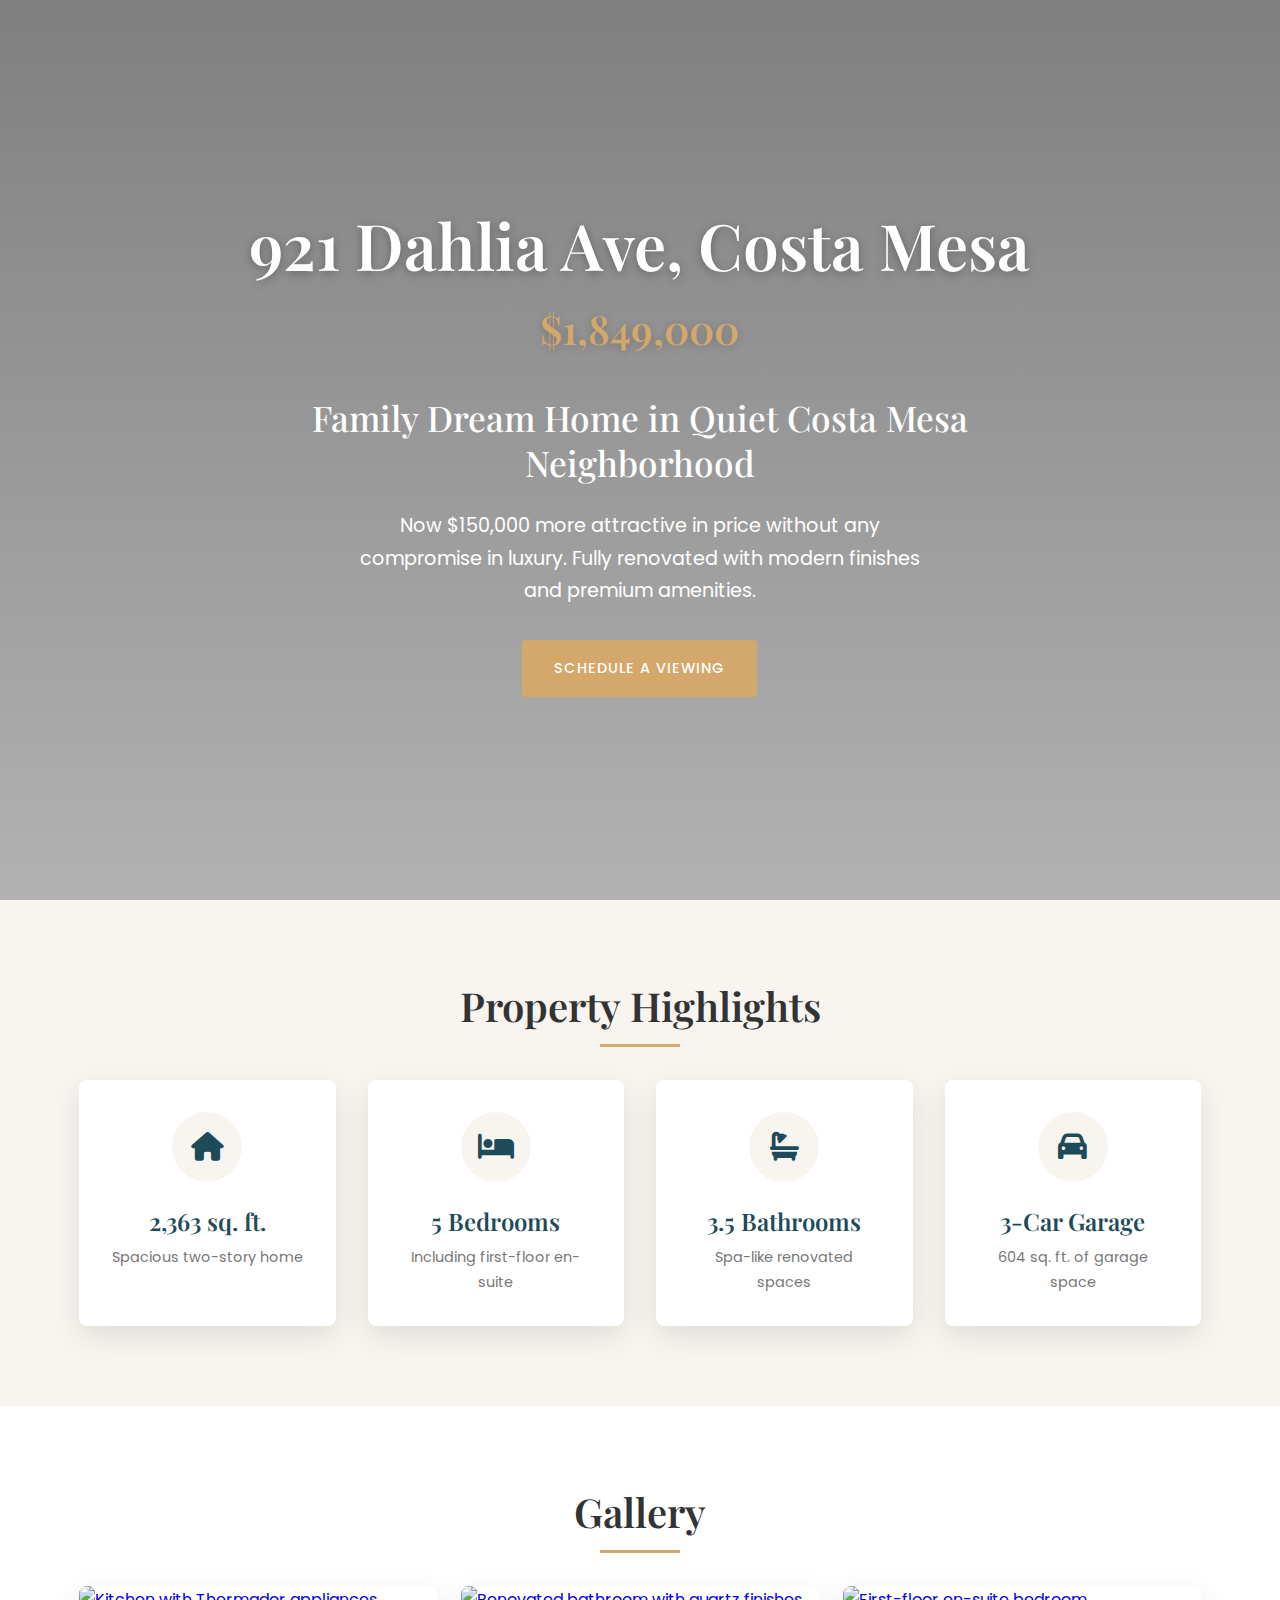
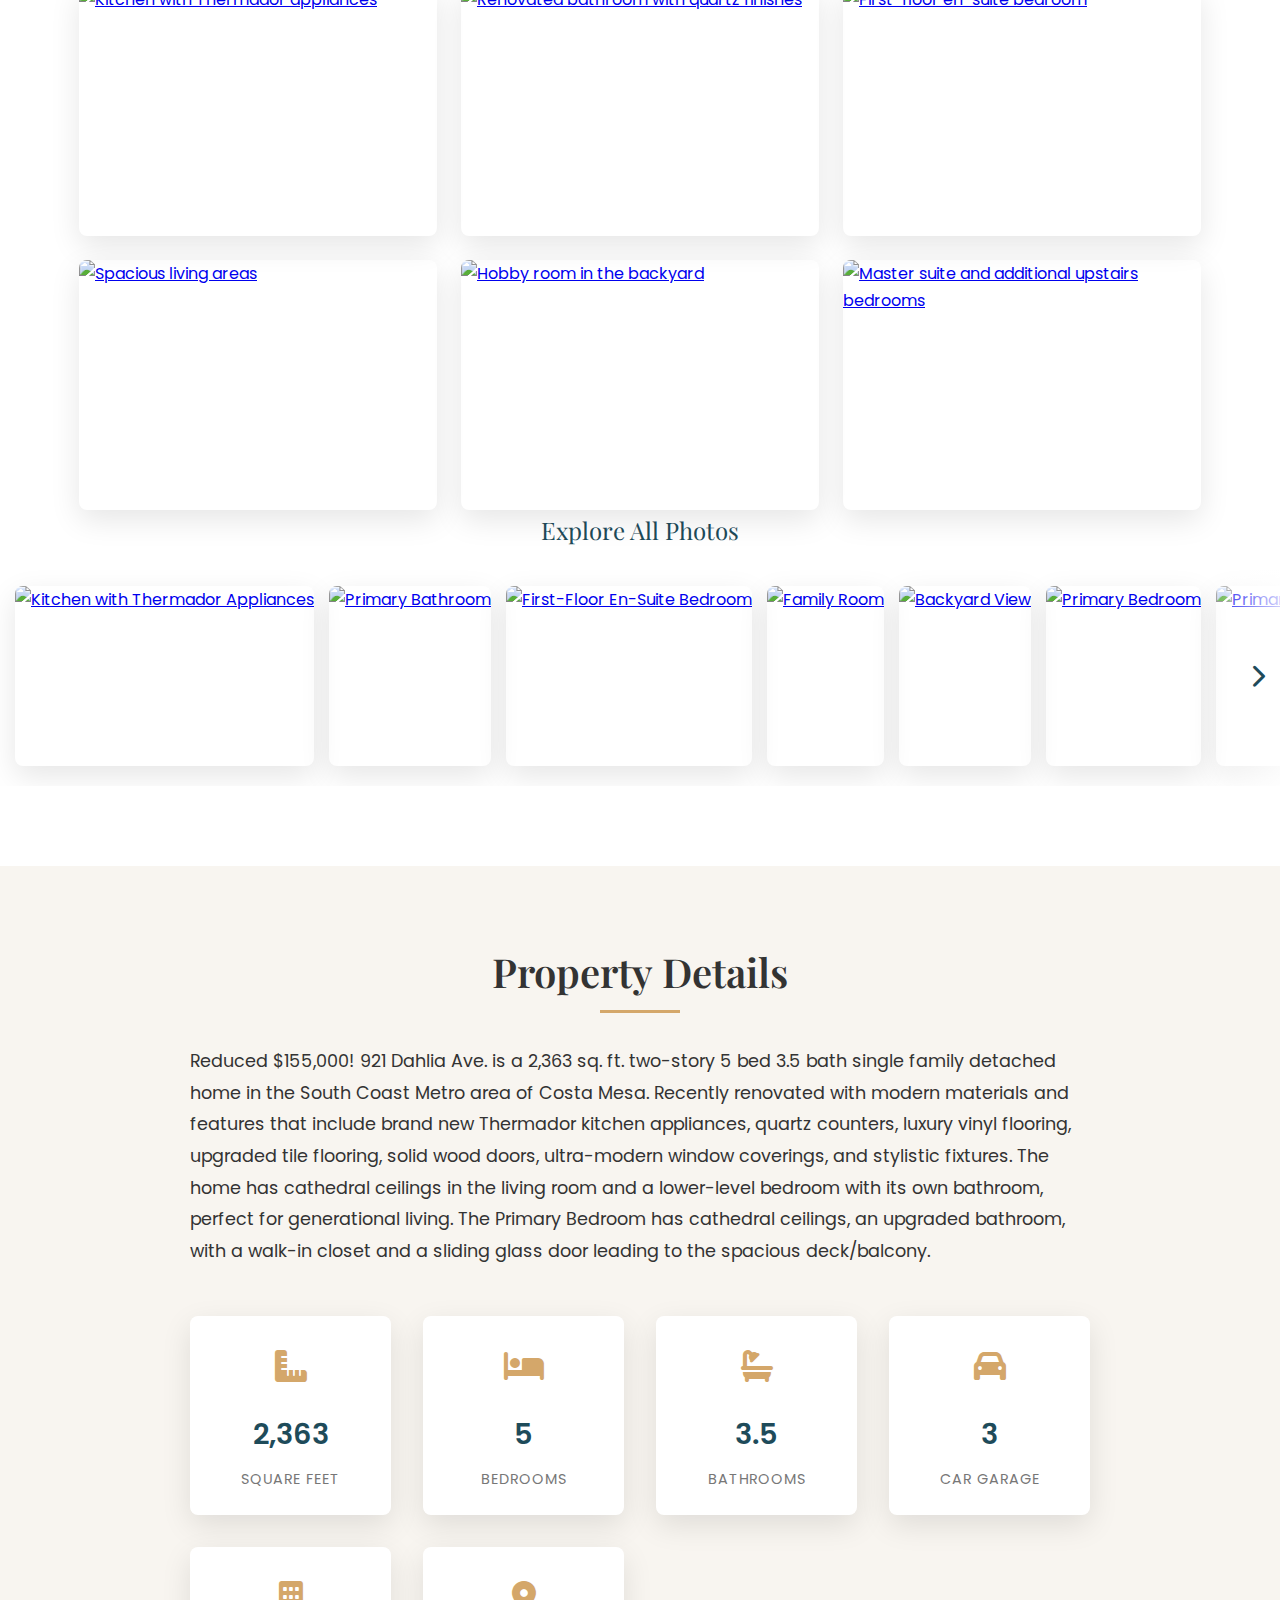
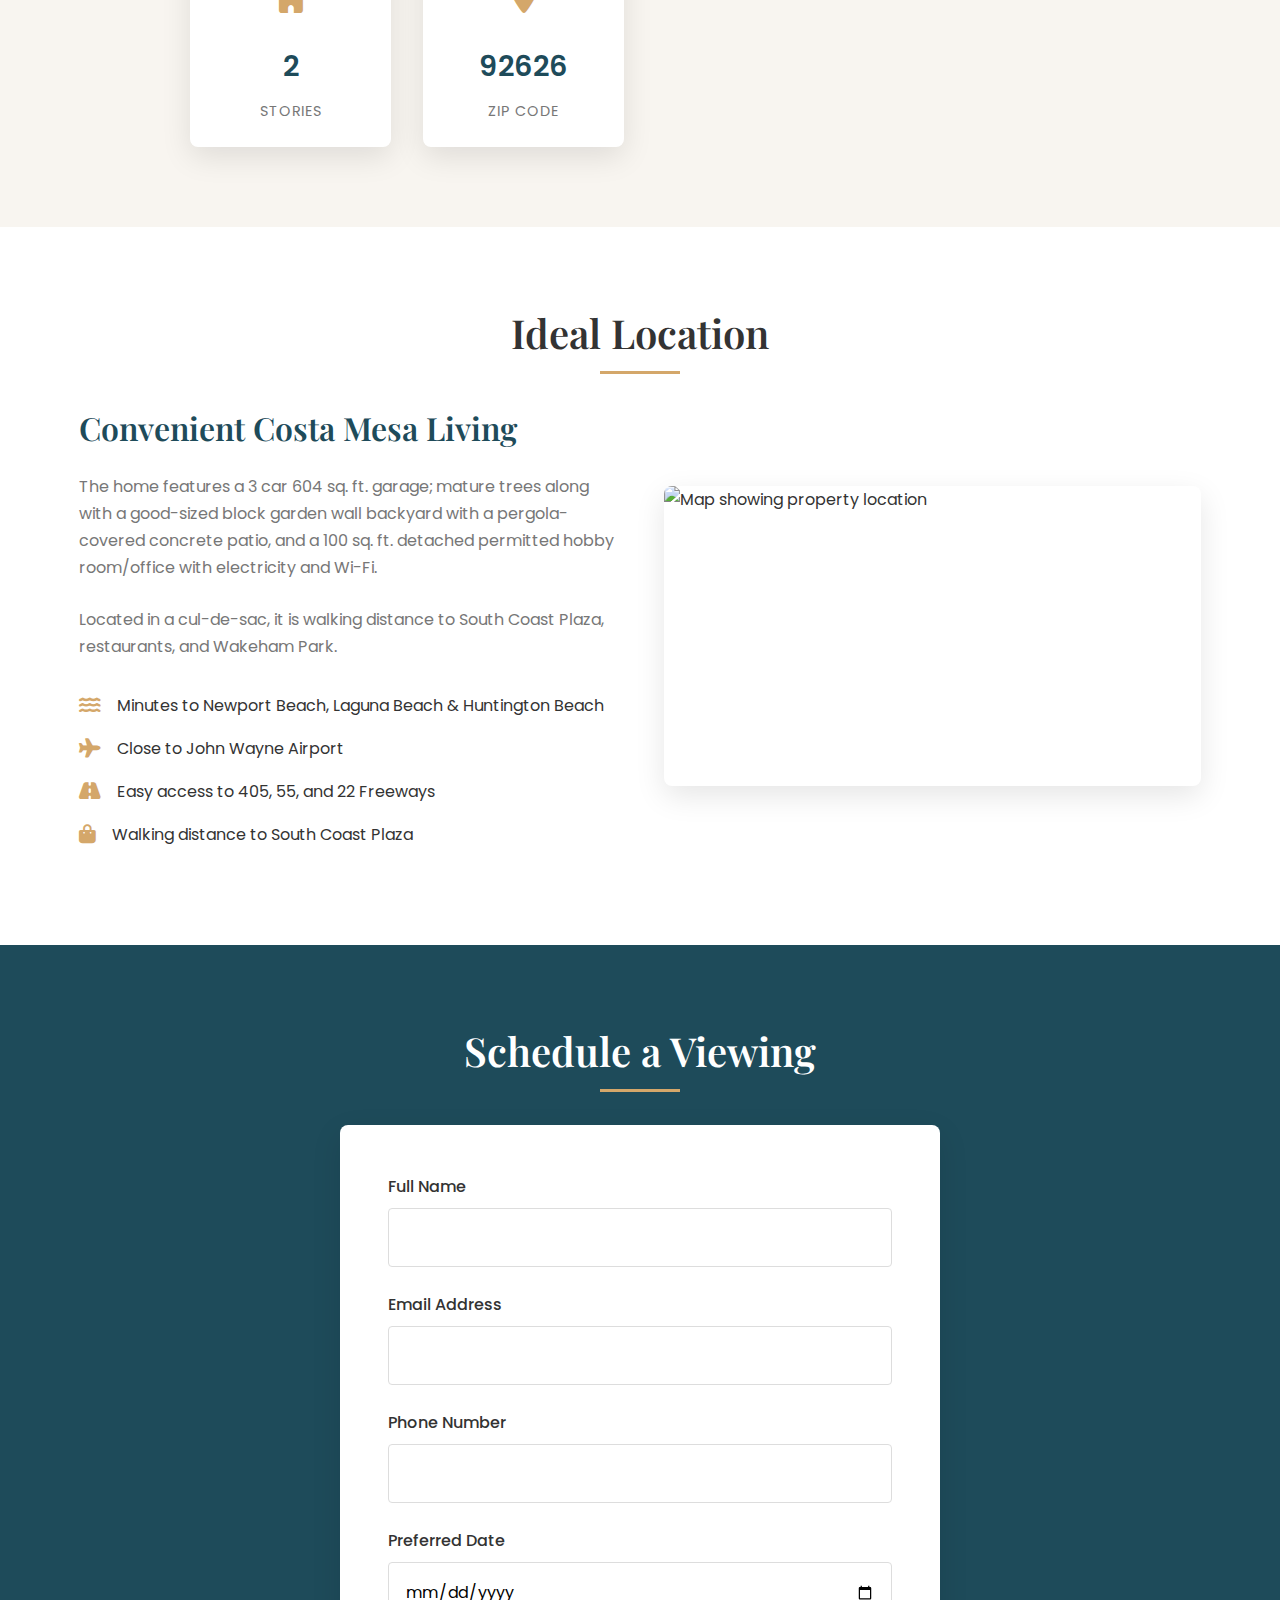
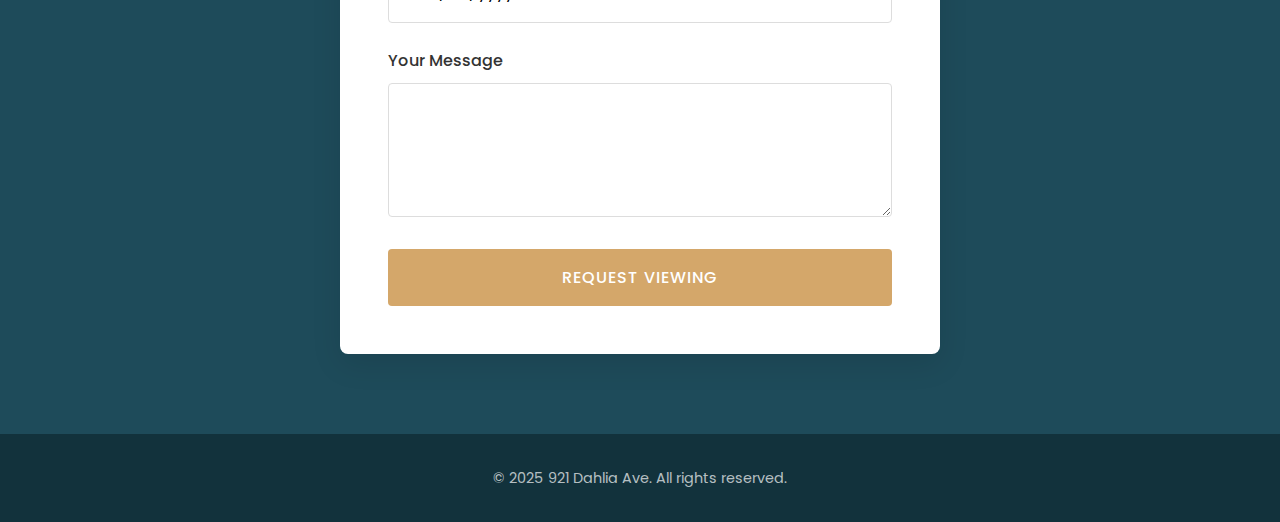
==== index.html @ 04f04bba "Add files via upload" ====
<!DOCTYPE html>
<html lang="en">
<head>
  <meta charset="UTF-8">
  <meta name="viewport" content="width=device-width, initial-scale=1.0">
  <title>921 Dahlia Ave, Costa Mesa, CA - $1,849,000</title>
  <!-- Import Fonts -->
  <link rel="preconnect" href="https://fonts.googleapis.com">
  <link rel="preconnect" href="https://fonts.gstatic.com" crossorigin>
  <link href="https://fonts.googleapis.com/css2?family=Playfair+Display:wght@400;500;600;700&family=Poppins:wght@300;400;500;600&display=swap" rel="stylesheet">
  <!-- Font Awesome for icons -->
  <link rel="stylesheet" href="https://cdnjs.cloudflare.com/ajax/libs/font-awesome/6.4.0/css/all.min.css">
  <!-- Lightbox2 CSS via CDN -->
  <link rel="stylesheet" href="https://cdnjs.cloudflare.com/ajax/libs/lightbox2/2.11.3/css/lightbox.min.css" />
  <!-- Our custom styles -->
  <link rel="stylesheet" href="styles.css">
  <style>
    .image-scroll-container {
      width: 100%;
      overflow-x: auto;
      white-space: nowrap;
      padding: 20px 0;
      -webkit-overflow-scrolling: touch; /* Smooth scrolling on iOS */
      scrollbar-width: thin;
      scrollbar-color: var(--accent-color) #f1f1f1;
      position: relative;
    }
    
    .image-scroll-container::-webkit-scrollbar {
      height: 8px;
    }
    
    .image-scroll-container::-webkit-scrollbar-track {
      background: #f1f1f1;
      border-radius: 10px;
    }
    
    .image-scroll-container::-webkit-scrollbar-thumb {
      background: var(--accent-color);
      border-radius: 10px;
    }
    
    .image-scroll-container::-webkit-scrollbar-thumb:hover {
      background: #c29355;
    }
    
    .image-scroll-content {
      display: inline-flex;
      gap: 15px;
      padding: 0 15px;
    }
    
    .scroll-item {
      height: 180px;
      border-radius: var(--border-radius);
      overflow: hidden;
      box-shadow: var(--shadow);
      transition: var(--transition);
      flex: 0 0 auto;
    }
    
    .scroll-item:hover {
      transform: translateY(-5px);
    }
    
    .scroll-item img {
      height: 100%;
      width: auto;
      object-fit: cover;
      transition: var(--transition);
    }
    
    .scroll-item:hover img {
      transform: scale(1.05);
    }
    
    .scroll-hint {
      position: absolute;
      right: 0;
      top: 0;
      height: 100%;
      width: 80px;
      background: linear-gradient(to right, transparent, rgba(255, 255, 255, 0.8));
      pointer-events: none;
      display: flex;
      align-items: center;
      justify-content: flex-end;
      padding-right: 15px;
    }
    
    .scroll-hint i {
      color: var(--primary-color);
      font-size: 1.5rem;
      animation: bounceRight 1.5s infinite;
    }
    
    @keyframes bounceRight {
      0%, 100% { transform: translateX(0); }
      50% { transform: translateX(10px); }
    }
    
    .scroll-title {
      font-family: 'Playfair Display', serif;
      font-size: 1.5rem;
      color: var(--primary-color);
      margin-bottom: 15px;
      text-align: center;
    }
  </style>  
</head>
<body>

  <!-- Hero Section -->
  <header>
    <div class="hero-image">
      <img src="images/sunset.jpg" alt="921 Dahlia Ave, Costa Mesa">
    </div>
    <div class="hero-overlay">
      <div class="container">
        <div class="header-top">
          <h1>921 Dahlia Ave, Costa Mesa</h1>
          <p class="property-price">$1,849,000</p>
        </div>
        <div class="header-content">
          <h2>Family Dream Home in Quiet Costa Mesa Neighborhood</h2>
          <p>Now $150,000 more attractive in price without any compromise in luxury. Fully renovated with modern finishes and premium amenities.</p>
          <a href="#contact" class="btn">Schedule a Viewing</a>
        </div>
      </div>
    </div>
  </header>

  <!-- Feature Cards Section -->
  <section class="feature-cards">
    <div class="container">
      <h2 class="section-title">Property Highlights</h2>
      <div class="features-grid">
        <div class="feature-card">
          <div class="feature-icon">
            <i class="fas fa-home"></i>
          </div>
          <h3 class="feature-title">2,363 sq. ft.</h3>
          <p class="feature-text">Spacious two-story home</p>
        </div>
        <div class="feature-card">
          <div class="feature-icon">
            <i class="fas fa-bed"></i>
          </div>
          <h3 class="feature-title">5 Bedrooms</h3>
          <p class="feature-text">Including first-floor en-suite</p>
        </div>
        <div class="feature-card">
          <div class="feature-icon">
            <i class="fas fa-bath"></i>
          </div>
          <h3 class="feature-title">3.5 Bathrooms</h3>
          <p class="feature-text">Spa-like renovated spaces</p>
        </div>
        <div class="feature-card">
          <div class="feature-icon">
            <i class="fas fa-car"></i>
          </div>
          <h3 class="feature-title">3-Car Garage</h3>
          <p class="feature-text">604 sq. ft. of garage space</p>
        </div>
      </div>
    </div>
  </section>

  <!-- Gallery Section -->
  <section class="gallery">
    <div class="container">
      <h2 class="section-title">Gallery</h2>
      <div class="gallery-grid">
        <a href="images/kitchen.jpg" data-lightbox="property-gallery" data-title="Kitchen with Thermador appliances" class="gallery-item">
          <img src="images/kitchen.jpg" alt="Kitchen with Thermador appliances">
        </a>
        <a href="images/Primary Bath3.jpg" data-lightbox="property-gallery" data-title="Renovated bathroom with quartz finishes" class="gallery-item">
          <img src="images/Primary Bath3.jpg" alt="Renovated bathroom with quartz finishes">
        </a>
        <a href="images/Downstairs Bed1.jpg" data-lightbox="property-gallery" data-title="First-floor en-suite bedroom" class="gallery-item">
          <img src="images/Downstairs Bed1.jpg" alt="First-floor en-suite bedroom">
        </a>
        <a href="images/Family Room2.jpg" data-lightbox="property-gallery" data-title="Spacious living areas" class="gallery-item">
          <img src="images/Family Room2.jpg" alt="Spacious living areas">
        </a>
        <a href="images/Backyard5.jpg" data-lightbox="property-gallery" data-title="Hobby room in the backyard" class="gallery-item">
          <img src="images/Backyard5.jpg" alt="Hobby room in the backyard">
        </a>
        <a href="images/Primary Bed2.jpg" data-lightbox="property-gallery" data-title="Master suite and additional upstairs bedrooms" class="gallery-item">
          <img src="images/Primary Bed2.jpg" alt="Master suite and additional upstairs bedrooms">
        </a>
      </div>
    </div>
    <div class="scroll-title">Explore All Photos</div>
    <div class="image-scroll-container">
      <div class="image-scroll-content">
        <!-- Main Gallery Images -->
        <a href="images/kitchen.jpg" data-lightbox="all-property-images" data-title="Kitchen with Thermador Appliances" class="scroll-item">
          <img src="images/kitchen.jpg" alt="Kitchen with Thermador Appliances">
        </a>
        <a href="images/Primary Bath3.jpg" data-lightbox="all-property-images" data-title="Primary Bathroom" class="scroll-item">
          <img src="images/Primary Bath3.jpg" alt="Primary Bathroom">
        </a>
        <a href="images/Downstairs Bed1.jpg" data-lightbox="all-property-images" data-title="First-Floor En-Suite Bedroom" class="scroll-item">
          <img src="images/Downstairs Bed1.jpg" alt="First-Floor En-Suite Bedroom">
        </a>
        <a href="images/Family Room2.jpg" data-lightbox="all-property-images" data-title="Family Room" class="scroll-item">
          <img src="images/Family Room2.jpg" alt="Family Room">
        </a>
        <a href="images/backyard5.jpg" data-lightbox="all-property-images" data-title="Backyard View" class="scroll-item">
          <img src="images/backyard5.jpg" alt="Backyard View">
        </a>
        <a href="images/Primary Bed2.jpg" data-lightbox="all-property-images" data-title="Primary Bedroom" class="scroll-item">
          <img src="images/Primary Bed2.jpg" alt="Primary Bedroom">
        </a>
        
        <!-- Additional Images from the provided list -->
        <a href="images/Primary Bath.jpg" data-lightbox="all-property-images" data-title="Primary Bathroom" class="scroll-item">
          <img src="images/Primary Bath.jpg" alt="Primary Bathroom">
        </a>
        <a href="images/Upstairs Bed2.jpg" data-lightbox="all-property-images" data-title="Upstairs Bedroom" class="scroll-item">
          <img src="images/Upstairs Bed2.jpg" alt="Upstairs Bedroom">
        </a>
        <a href="images/Upstairs Bed3.jpg" data-lightbox="all-property-images" data-title="Upstairs Bedroom" class="scroll-item">
          <img src="images/Upstairs Bed3.jpg" alt="Upstairs Bedroom">
        </a>
        <a href="images/Upstairs Bed1.jpg" data-lightbox="all-property-images" data-title="Upstairs Bedroom" class="scroll-item">
          <img src="images/Upstairs Bed1.jpg" alt="Upstairs Bedroom">
        </a>
        <a href="images/Primary Bed3.jpg" data-lightbox="all-property-images" data-title="Primary Bedroom" class="scroll-item">
          <img src="images/Primary Bed3.jpg" alt="Primary Bedroom">
        </a>
        <a href="images/Primary Bed1.jpg" data-lightbox="all-property-images" data-title="Primary Bedroom" class="scroll-item">
          <img src="images/Primary Bed1.jpg" alt="Primary Bedroom">
        </a>
        <a href="images/Downstairs Bed2.jpg" data-lightbox="all-property-images" data-title="Downstairs Bedroom" class="scroll-item">
          <img src="images/Downstairs Bed2.jpg" alt="Downstairs Bedroom">
        </a>
        <a href="images/AG3A7305.jpg" data-lightbox="all-property-images" data-title="House View" class="scroll-item">
          <img src="images/AG3A7305.jpg" alt="House View">
        </a>
        <a href="images/Primary Bed4.jpg" data-lightbox="all-property-images" data-title="Primary Bedroom" class="scroll-item">
          <img src="images/Primary Bed4.jpg" alt="Primary Bedroom">
        </a>
        <a href="images/kitchen2.jpg" data-lightbox="all-property-images" data-title="Kitchen View" class="scroll-item">
          <img src="images/kitchen2.jpg" alt="Kitchen View">
        </a>
        <a href="images/kitchen1.jpg" data-lightbox="all-property-images" data-title="Kitchen View" class="scroll-item">
          <img src="images/kitchen1.jpg" alt="Kitchen View">
        </a>
        <a href="images/backyard3.jpg" data-lightbox="all-property-images" data-title="Backyard View" class="scroll-item">
          <img src="images/backyard3.jpg" alt="Backyard View">
        </a>
        <a href="images/Primary Bath2.jpg" data-lightbox="all-property-images" data-title="Primary Bathroom" class="scroll-item">
          <img src="images/Primary Bath2.jpg" alt="Primary Bathroom">
        </a>
        <a href="images/backyard2.jpg" data-lightbox="all-property-images" data-title="Backyard View" class="scroll-item">
          <img src="images/backyard2.jpg" alt="Backyard View">
        </a>
        <a href="images/Downstairs Powder Room.jpg" data-lightbox="all-property-images" data-title="Downstairs Powder Room" class="scroll-item">
          <img src="images/Downstairs Powder Room.jpg" alt="Downstairs Powder Room">
        </a>
        <a href="images/backyard1.jpg" data-lightbox="all-property-images" data-title="Backyard View" class="scroll-item">
          <img src="images/backyard1.jpg" alt="Backyard View">
        </a>
        <a href="images/AG3A7297.jpg" data-lightbox="all-property-images" data-title="House View" class="scroll-item">
          <img src="images/AG3A7297.jpg" alt="House View">
        </a>
        <a href="images/AG3A7318.jpg" data-lightbox="all-property-images" data-title="House View" class="scroll-item">
          <img src="images/AG3A7318.jpg" alt="House View">
        </a>
        <a href="images/backyard4.jpg" data-lightbox="all-property-images" data-title="Backyard View" class="scroll-item">
          <img src="images/backyard4.jpg" alt="Backyard View">
        </a>
        <a href="images/living-room.jpg" data-lightbox="all-property-images" data-title="Living Room" class="scroll-item">
          <img src="images/living-room.jpg" alt="Living Room">
        </a>
        <a href="images/middle-area.jpg" data-lightbox="all-property-images" data-title="Middle Area" class="scroll-item">
          <img src="images/middle-area.jpg" alt="Middle Area">
        </a>
        <a href="images/AG3A7308-Edit.jpg" data-lightbox="all-property-images" data-title="House View" class="scroll-item">
          <img src="images/AG3A7308-Edit.jpg" alt="House View">
        </a>
      </div>
      <div class="scroll-hint">
        <i class="fas fa-chevron-right"></i>
      </div>
    </div>
</section>


  <!-- Property Details Section -->
  <section class="property-details">
    <div class="container">
      <h2 class="section-title">Property Details</h2>
      <div class="details-content">
        <p class="details-text">
          Reduced $155,000! 921 Dahlia Ave. is a 2,363 sq. ft. two-story 5 bed 3.5 bath single family detached home in the South Coast Metro area of Costa Mesa. Recently renovated with modern materials and features that include brand new Thermador kitchen appliances, quartz counters, luxury vinyl flooring, upgraded tile flooring, solid wood doors, ultra-modern window coverings, and stylistic fixtures. The home has cathedral ceilings in the living room and a lower-level bedroom with its own bathroom, perfect for generational living. The Primary Bedroom has cathedral ceilings, an upgraded bathroom, with a walk-in closet and a sliding glass door leading to the spacious deck/balcony.
        </p>
        <div class="details-grid">
          <div class="detail-item">
            <div class="detail-icon"><i class="fas fa-ruler-combined"></i></div>
            <div class="detail-value">2,363</div>
            <div class="detail-label">Square Feet</div>
          </div>
          <div class="detail-item">
            <div class="detail-icon"><i class="fas fa-bed"></i></div>
            <div class="detail-value">5</div>
            <div class="detail-label">Bedrooms</div>
          </div>
          <div class="detail-item">
            <div class="detail-icon"><i class="fas fa-bath"></i></div>
            <div class="detail-value">3.5</div>
            <div class="detail-label">Bathrooms</div>
          </div>
          <div class="detail-item">
            <div class="detail-icon"><i class="fas fa-car"></i></div>
            <div class="detail-value">3</div>
            <div class="detail-label">Car Garage</div>
          </div>
          <div class="detail-item">
            <div class="detail-icon"><i class="fas fa-building"></i></div>
            <div class="detail-value">2</div>
            <div class="detail-label">Stories</div>
          </div>
          <div class="detail-item">
            <div class="detail-icon"><i class="fas fa-map-marker-alt"></i></div>
            <div class="detail-value">92626</div>
            <div class="detail-label">Zip Code</div>
          </div>
        </div>
      </div>
    </div>
  </section>

  <!-- Location Section -->
  <section class="location">
    <div class="container">
      <h2 class="section-title">Ideal Location</h2>
      <div class="location-content">
        <div class="location-text">
          <h3>Convenient Costa Mesa Living</h3>
          <p>The home features a 3 car 604 sq. ft. garage; mature trees along with a good-sized block garden wall backyard with a pergola-covered concrete patio, and a 100 sq. ft. detached permitted hobby room/office with electricity and Wi-Fi.</p>
          <p>Located in a cul-de-sac, it is walking distance to South Coast Plaza, restaurants, and Wakeham Park.</p>
          
          <div class="location-features">
            <div class="location-feature">
              <i class="fas fa-water"></i>
              <span>Minutes to Newport Beach, Laguna Beach & Huntington Beach</span>
            </div>
            <div class="location-feature">
              <i class="fas fa-plane"></i>
              <span>Close to John Wayne Airport</span>
            </div>
            <div class="location-feature">
              <i class="fas fa-road"></i>
              <span>Easy access to 405, 55, and 22 Freeways</span>
            </div>
            <div class="location-feature">
              <i class="fas fa-shopping-bag"></i>
              <span>Walking distance to South Coast Plaza</span>
            </div>
          </div>
        </div>
        <div class="location-map">
          <img src="images/map.jpg" alt="Map showing property location">
        </div>
      </div>
    </div>
  </section>

  <!-- Contact Section -->
  <section class="contact" id="contact">
    <div class="container">
      <h2 class="section-title">Schedule a Viewing</h2>
      <div class="contact-form">
        <form action="https://formspree.io/f/manevwaw" method="POST">
          <!-- Hidden fields for better email organization -->
          <input type="hidden" name="_subject" value="Property Inquiry: 921 Dahlia Ave">
          
          <div class="form-group">
            <label for="name" class="form-label">Full Name</label>
            <input type="text" id="name" name="name" class="form-control" required>
          </div>
          
          <div class="form-group">
            <label for="email" class="form-label">Email Address</label>
            <input type="email" id="email" name="email" class="form-control" required>
          </div>
          
          <div class="form-group">
            <label for="phone" class="form-label">Phone Number</label>
            <input type="tel" id="phone" name="phone" class="form-control">
          </div>
          
          <div class="form-group">
            <label for="date" class="form-label">Preferred Date</label>
            <input type="date" id="date" name="date" class="form-control">
          </div>
          
          <div class="form-group">
            <label for="message" class="form-label">Your Message</label>
            <textarea id="message" name="message" rows="4" class="form-control" required></textarea>
          </div>
          
          <!-- Anti-spam honeypot field (hidden from users) -->
          <input type="text" name="_gotcha" style="display:none">
          
          <!-- Success page redirect (optional) -->
          <input type="hidden" name="_next" value="https://yourusername.github.io/repositoryname/thanks.html">
          
          <button type="submit" class="form-button">Request Viewing</button>
        </form>
      </div>
    </div>
  </section>

  <!-- Footer -->
  <footer>
    <div class="footer-content">
      <p>&copy; 2025 921 Dahlia Ave. All rights reserved.</p>
    </div>
  </footer>

  <!-- Scripts -->
  <script src="https://cdnjs.cloudflare.com/ajax/libs/jquery/3.6.0/jquery.min.js"></script>
  <script src="https://cdnjs.cloudflare.com/ajax/libs/lightbox2/2.11.3/js/lightbox.min.js"></script>
  <script>
    // Initialize Lightbox
    lightbox.option({
      'resizeDuration': 200,
      'wrapAround': true,
      'alwaysShowNavOnTouchDevices': true
    });
  </script>
    <script>
        // Add smooth scrolling behavior to the image scroll container
        document.addEventListener('DOMContentLoaded', function() {
        // Add a class to hide the scroll hint after the user has scrolled
        const scrollContainer = document.querySelector('.image-scroll-container');
        const scrollHint = document.querySelector('.scroll-hint');
        
        if (scrollContainer && scrollHint) {
            scrollContainer.addEventListener('scroll', function() {
            if (scrollContainer.scrollLeft > 20) {
                scrollHint.style.opacity = '0';
            } else {
                scrollHint.style.opacity = '1';
            }
            });
        }
        });
    </script>
</body>
</html>
---- styles.css ----
/* Base Styles & Variables */
:root {
    --primary-color: #1e4b5a;
    --secondary-color: #f8f5f0;
    --accent-color: #d4a76a;
    --text-dark: #333333;
    --text-light: #777777;
    --transition: all 0.3s ease;
    --shadow: 0 10px 30px rgba(0,0,0,0.1);
    --border-radius: 8px;
  }
  
  * {
    margin: 0;
    padding: 0;
    box-sizing: border-box;
  }
  
  html {
    scroll-behavior: smooth;
  }
  
  body {
    font-family: 'Poppins', sans-serif;
    line-height: 1.7;
    color: var(--text-dark);
    background-color: #fff;
    overflow-x: hidden;
  }
  
  h1, h2, h3, h4, h5 {
    font-family: 'Playfair Display', serif;
    font-weight: 600;
    line-height: 1.3;
  }
  
  .container {
    width: 90%;
    max-width: 1200px;
    margin: 0 auto;
    padding: 0 15px;
  }
  
  section {
    padding: 5rem 0;
  }
  
  .section-title {
    font-size: 2.5rem;
    margin-bottom: 3rem;
    text-align: center;
    position: relative;
  }
  
  .section-title:after {
    content: '';
    position: absolute;
    bottom: -15px;
    left: 50%;
    transform: translateX(-50%);
    width: 80px;
    height: 3px;
    background-color: var(--accent-color);
  }
  
  img {
    max-width: 100%;
    display: block;
  }
  
  /* Button Styles */
  .btn {
    display: inline-block;
    padding: 1rem 2rem;
    background-color: var(--accent-color);
    color: white;
    text-decoration: none;
    border-radius: 4px;
    font-weight: 500;
    transition: var(--transition);
    text-transform: uppercase;
    letter-spacing: 1px;
    font-size: 0.9rem;
    border: none;
    cursor: pointer;
  }
  
  .btn:hover {
    background-color: #c29355;
    transform: translateY(-3px);
    box-shadow: 0 5px 15px rgba(0,0,0,0.1);
  }
  
  /* Header/Hero Section */
  header {
    position: relative;
    height: 100vh;
    min-height: 600px;
    display: flex;
    align-items: center;
    color: #fff;
    overflow: hidden;
  }
  
  .hero-image {
    position: absolute;
    top: 0;
    left: 0;
    width: 100%;
    height: 100%;
    z-index: -1;
  }
  
  .hero-image img {
    width: 100%;
    height: 100%;
    object-fit: cover;
    filter: brightness(0.7);
    transition: transform 15s ease;
  }
  
  header:hover .hero-image img {
    transform: scale(1.1);
  }
  
  .hero-overlay {
    position: absolute;
    top: 0;
    left: 0;
    width: 100%;
    height: 100%;
    background: linear-gradient(to bottom, rgba(0,0,0,0.5), rgba(0,0,0,0.3));
    display: flex;
    flex-direction: column;
    justify-content: center;
    padding: 2rem;
  }
  
  .header-top {
    text-align: center;
    margin-bottom: 2rem;
  }
  
  .header-top h1 {
    font-size: clamp(2.5rem, 5vw, 4rem);
    text-shadow: 0 2px 10px rgba(0,0,0,0.3);
    margin-bottom: 0.5rem;
  }
  
  .property-price {
    font-family: 'Playfair Display', serif;
    font-size: clamp(1.8rem, 4vw, 2.5rem);
    color: var(--accent-color);
    font-weight: 600;
    text-shadow: 0 2px 10px rgba(0,0,0,0.2);
  }
  
  .header-content {
    text-align: center;
    max-width: 800px;
    margin: 0 auto;
  }
  
  .header-content h2 {
    font-size: clamp(1.5rem, 3vw, 2.2rem);
    margin-bottom: 1.5rem;
    font-weight: 500;
  }
  
  .header-content p {
    font-size: clamp(1rem, 1.5vw, 1.2rem);
    margin-bottom: 2rem;
    max-width: 600px;
    margin-left: auto;
    margin-right: auto;
  }
  
  /* Property Feature Cards */
  .feature-cards {
    background-color: var(--secondary-color);
  }
  
  .features-grid {
    display: grid;
    grid-template-columns: repeat(auto-fit, minmax(250px, 1fr));
    gap: 2rem;
  }
  
  .feature-card {
    background-color: #fff;
    border-radius: var(--border-radius);
    padding: 2rem;
    text-align: center;
    box-shadow: var(--shadow);
    transition: var(--transition);
  }
  
  .feature-card:hover {
    transform: translateY(-10px);
  }
  
  .feature-icon {
    width: 70px;
    height: 70px;
    line-height: 70px;
    text-align: center;
    background-color: var(--secondary-color);
    color: var(--primary-color);
    font-size: 1.8rem;
    border-radius: 50%;
    margin: 0 auto 1.5rem;
  }
  
  .feature-title {
    font-family: 'Playfair Display', serif;
    font-size: 1.5rem;
    margin-bottom: 0.5rem;
    color: var(--primary-color);
  }
  
  .feature-text {
    color: var(--text-light);
    font-size: 0.9rem;
  }
  
  /* Gallery Section */
  .gallery {
    background-color: #fff;
  }
  
  .gallery-grid {
    display: grid;
    grid-template-columns: repeat(auto-fit, minmax(300px, 1fr));
    gap: 1.5rem;
  }
  
  .gallery-item {
    position: relative;
    border-radius: var(--border-radius);
    overflow: hidden;
    box-shadow: var(--shadow);
    height: 250px;
  }
  
  .gallery-item img {
    width: 100%;
    height: 100%;
    object-fit: cover;
    transition: var(--transition);
  }
  
  .gallery-item:hover img {
    transform: scale(1.1);
  }
  
  .gallery-item:before {
    content: '';
    position: absolute;
    top: 0;
    left: 0;
    width: 100%;
    height: 100%;
    background: linear-gradient(to bottom, transparent, rgba(0,0,0,0.4));
    opacity: 0;
    transition: var(--transition);
    z-index: 1;
  }
  
  .gallery-item:hover:before {
    opacity: 1;
  }
  
  /* Property Details Section */
  .property-details {
    background-color: var(--secondary-color);
  }
  
  .details-content {
    max-width: 900px;
    margin: 0 auto;
  }
  
  .details-text {
    font-size: 1.1rem;
    line-height: 1.8;
    margin-bottom: 3rem;
    color: var(--text-dark);
  }
  
  .details-grid {
    display: grid;
    grid-template-columns: repeat(auto-fit, minmax(180px, 1fr));
    gap: 2rem;
  }
  
  .detail-item {
    background-color: #fff;
    border-radius: var(--border-radius);
    padding: 1.5rem;
    text-align: center;
    box-shadow: var(--shadow);
    transition: var(--transition);
  }
  
  .detail-item:hover {
    transform: translateY(-5px);
  }
  
  .detail-icon {
    font-size: 2rem;
    color: var(--accent-color);
    margin-bottom: 1rem;
  }
  
  .detail-value {
    font-size: 1.8rem;
    font-weight: 600;
    color: var(--primary-color);
    margin-bottom: 0.5rem;
  }
  
  .detail-label {
    color: var(--text-light);
    font-size: 0.9rem;
    text-transform: uppercase;
    letter-spacing: 1px;
  }
  
  /* Location Section */
  .location {
    background-color: #fff;
  }
  
  .location-content {
    display: grid;
    grid-template-columns: repeat(auto-fit, minmax(300px, 1fr));
    gap: 3rem;
    align-items: center;
  }
  
  .location-text h3 {
    font-size: 2rem;
    margin-bottom: 1.5rem;
    color: var(--primary-color);
  }
  
  .location-text p {
    margin-bottom: 1.5rem;
    color: var(--text-light);
  }
  
  .location-features {
    margin-top: 2rem;
  }
  
  .location-feature {
    display: flex;
    align-items: center;
    margin-bottom: 1rem;
  }
  
  .location-feature i {
    color: var(--accent-color);
    margin-right: 1rem;
    font-size: 1.2rem;
  }
  
  .location-map {
    border-radius: var(--border-radius);
    overflow: hidden;
    box-shadow: var(--shadow);
    height: 300px;
  }
  
  .location-map img {
    width: 100%;
    height: 100%;
    object-fit: cover;
  }
  
  /* Contact Section */
  .contact {
    background-color: var(--primary-color);
    color: #fff;
  }
  
  .contact .section-title {
    color: #fff;
  }
  
  .contact-form {
    max-width: 600px;
    margin: 0 auto;
    background-color: #fff;
    padding: 3rem;
    border-radius: var(--border-radius);
    box-shadow: var(--shadow);
  }
  
  .form-group {
    margin-bottom: 1.5rem;
  }
  
  .form-label {
    display: block;
    margin-bottom: 0.5rem;
    font-weight: 500;
    color: var(--text-dark);
  }
  
  .form-control {
    width: 100%;
    padding: 1rem;
    border: 1px solid #ddd;
    border-radius: 4px;
    font-family: 'Poppins', sans-serif;
    font-size: 1rem;
    transition: var(--transition);
  }
  
  .form-control:focus {
    outline: none;
    border-color: var(--accent-color);
    box-shadow: 0 0 0 3px rgba(212, 167, 106, 0.1);
  }
  
  .form-button {
    width: 100%;
    padding: 1rem;
    background-color: var(--accent-color);
    color: white;
    border: none;
    border-radius: 4px;
    font-family: 'Poppins', sans-serif;
    font-weight: 500;
    font-size: 1rem;
    cursor: pointer;
    transition: var(--transition);
    text-transform: uppercase;
    letter-spacing: 1px;
  }
  
  .form-button:hover {
    background-color: #c29355;
    transform: translateY(-3px);
    box-shadow: 0 5px 15px rgba(0,0,0,0.1);
  }
  
  /* Footer */
  footer {
    background-color: #12323c;
    color: #fff;
    text-align: center;
    padding: 2rem 0;
  }
  
  .footer-content {
    max-width: 600px;
    margin: 0 auto;
  }
  
  .footer-content p {
    color: rgba(255,255,255,0.7);
    font-size: 0.9rem;
  }
  
  /* Lightbox Custom Styles */
  .lb-data .lb-caption {
    font-family: 'Playfair Display', serif;
    font-size: 1.1rem;
  }
  
  .lb-nav a.lb-prev,
  .lb-nav a.lb-next {
    opacity: 0.8;
  }
  
  .lb-data .lb-close {
    opacity: 0.8;
  }
  
  /* Responsive Styles */
  @media screen and (max-width: 768px) {
    section {
      padding: 4rem 0;
    }
    
    .section-title {
      font-size: 2rem;
    }
    
    .gallery-grid {
      grid-template-columns: repeat(auto-fit, minmax(250px, 1fr));
    }
    
    .gallery-item {
      height: 200px;
    }
    
    .contact-form {
      padding: 2rem;
    }
  }
  
  @media screen and (max-width: 576px) {
    section {
      padding: 3rem 0;
    }
    
    .section-title {
      font-size: 1.8rem;
    }
    
    .header-content h2 {
      font-size: 1.3rem;
    }
    
    .features-grid,
    .gallery-grid,
    .details-grid {
      gap: 1rem;
    }
    
    .contact-form {
      padding: 1.5rem;
    }
  }
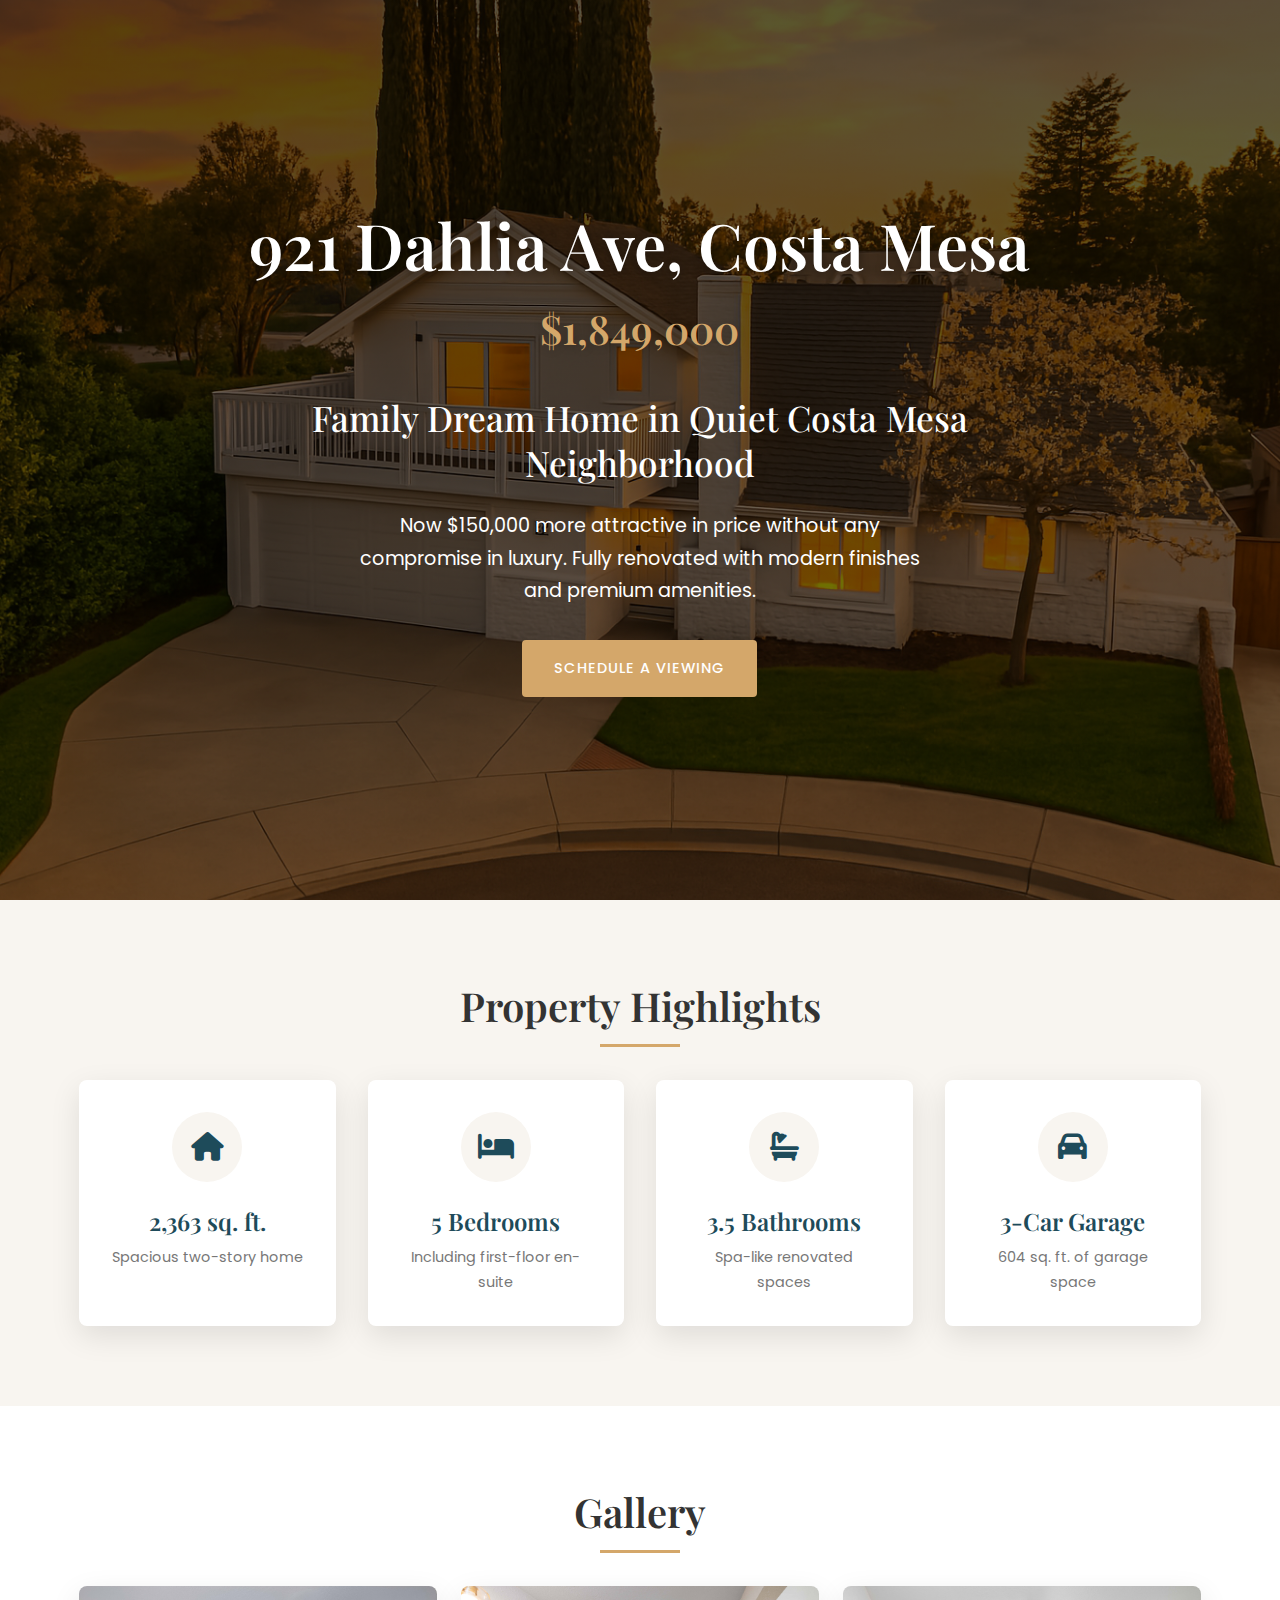
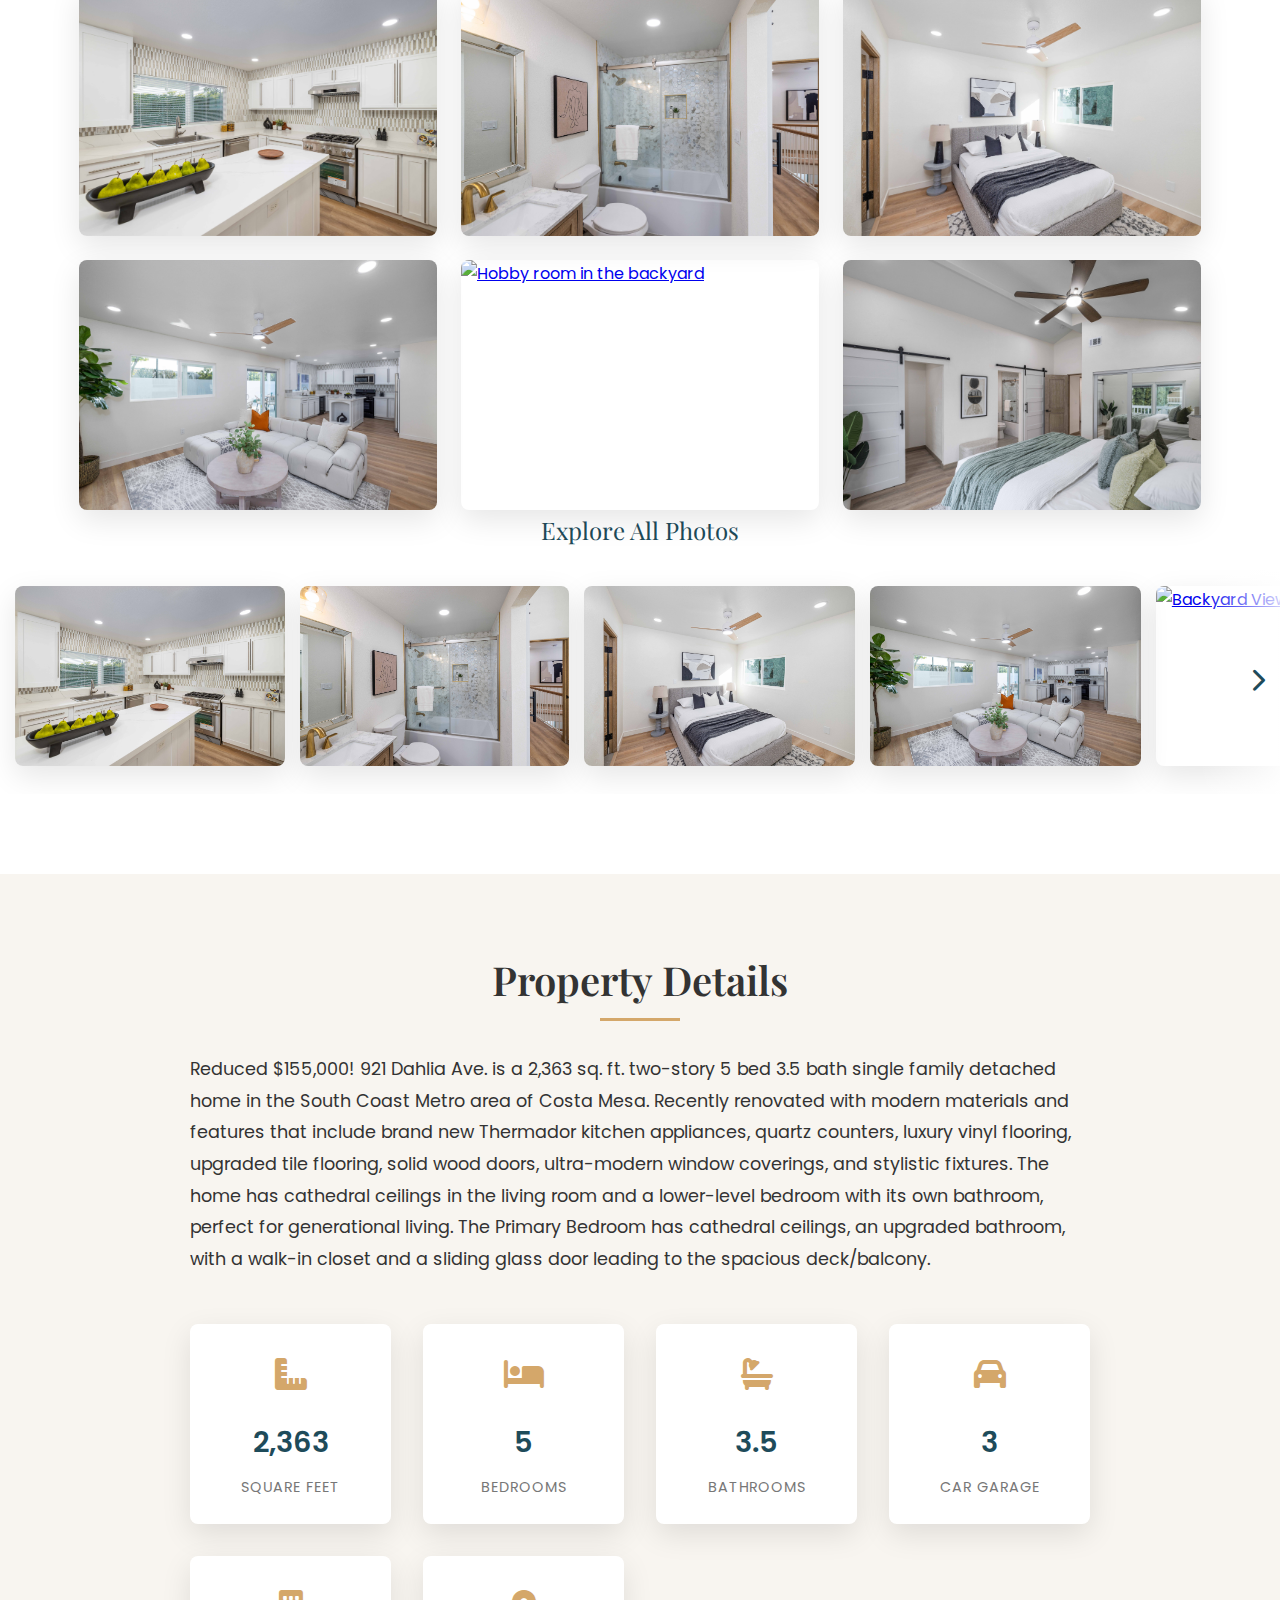
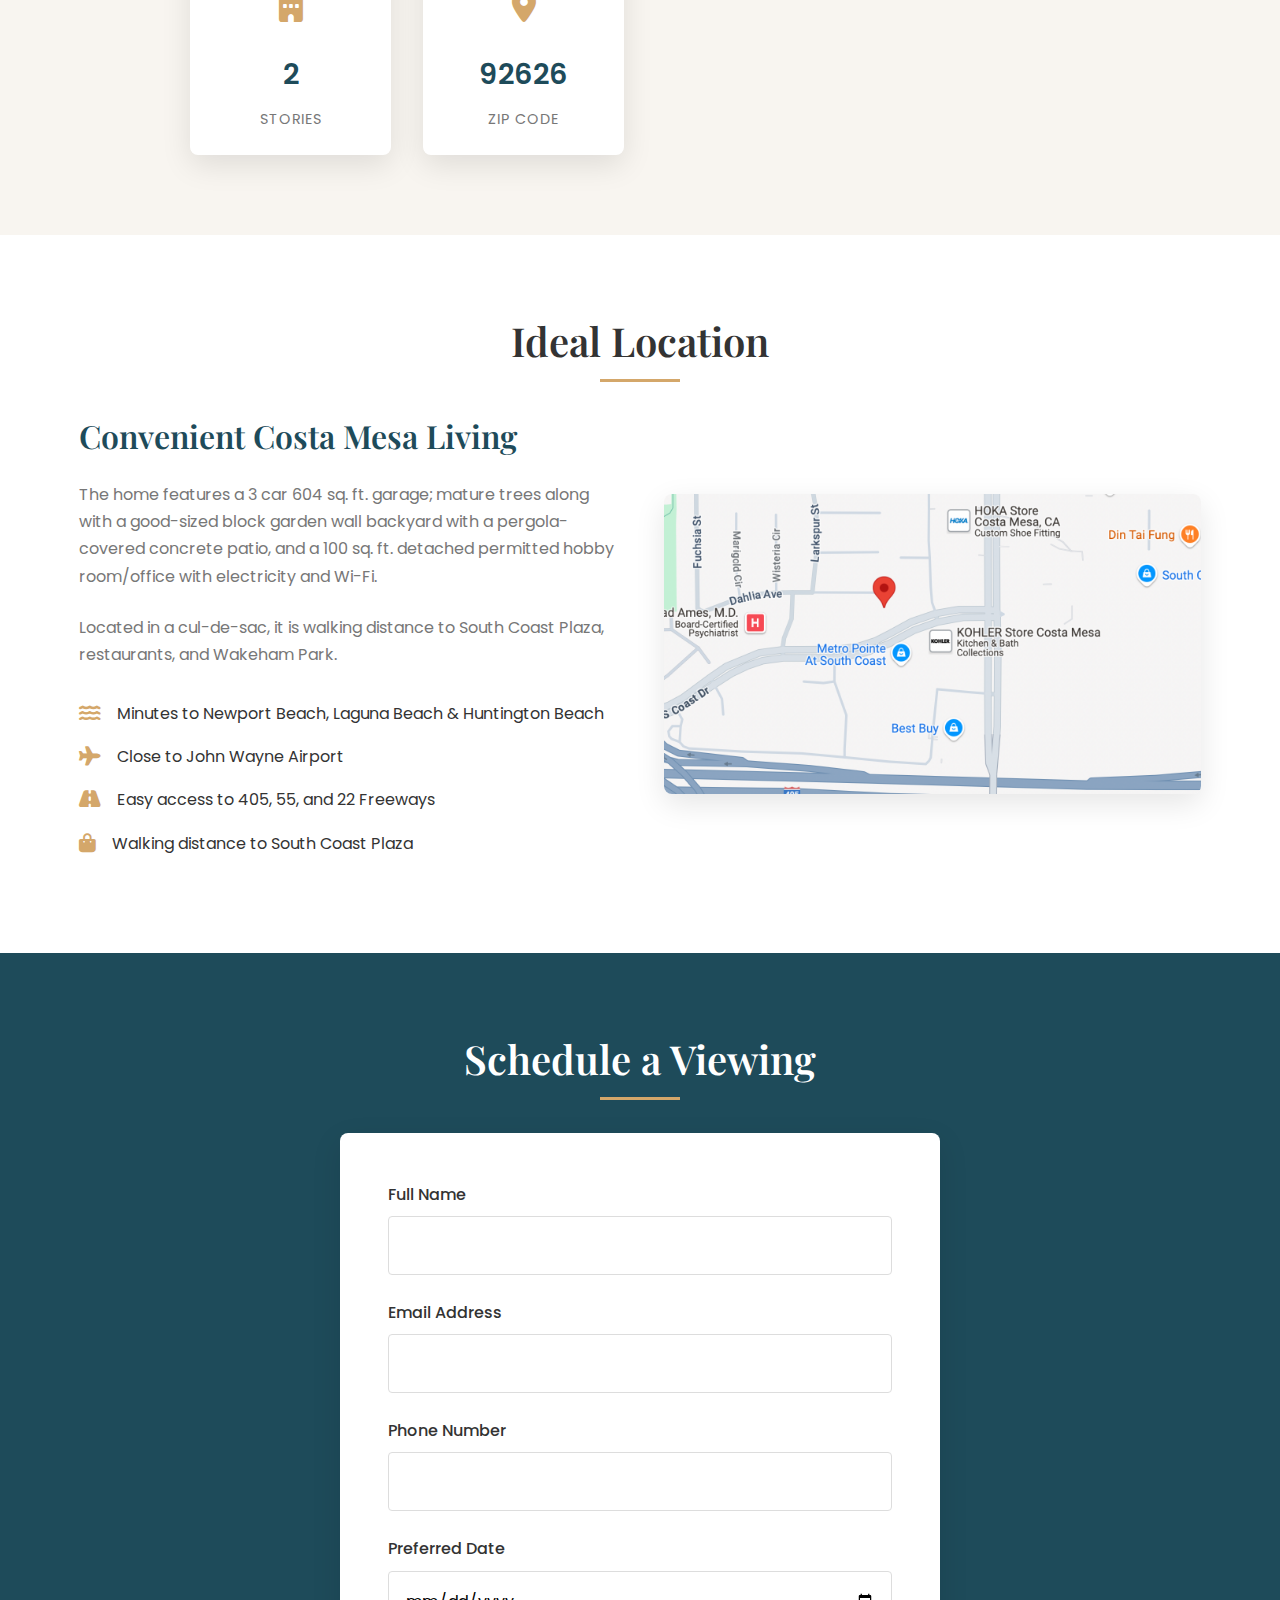
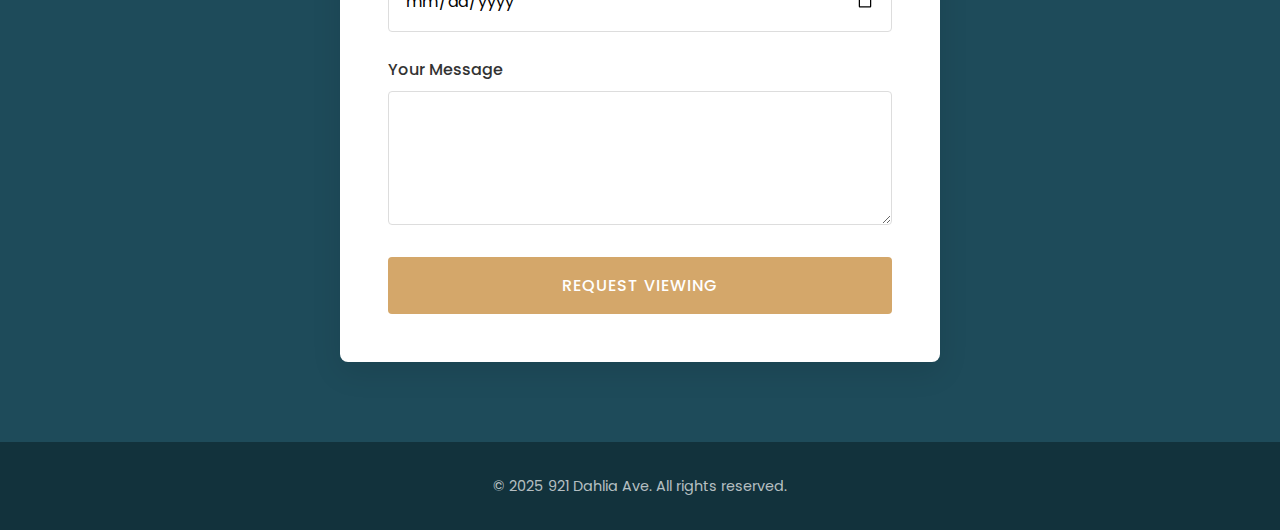
==== commit 8589f41d: "Update index.html" ====
--- a/index.html
+++ b/index.html
@@ -184,8 +184,8 @@
         <a href="images/Family Room2.jpg" data-lightbox="property-gallery" data-title="Spacious living areas" class="gallery-item">
           <img src="images/Family Room2.jpg" alt="Spacious living areas">
         </a>
-        <a href="images/Backyard5.jpg" data-lightbox="property-gallery" data-title="Hobby room in the backyard" class="gallery-item">
-          <img src="images/Backyard5.jpg" alt="Hobby room in the backyard">
+        <a href="images/backyard5.jpg" data-lightbox="property-gallery" data-title="Hobby room in the backyard" class="gallery-item">
+          <img src="images/backyard5.jpg" alt="Hobby room in the backyard">
         </a>
         <a href="images/Primary Bed2.jpg" data-lightbox="property-gallery" data-title="Master suite and additional upstairs bedrooms" class="gallery-item">
           <img src="images/Primary Bed2.jpg" alt="Master suite and additional upstairs bedrooms">
@@ -453,4 +453,4 @@
         });
     </script>
 </body>
-</html>+</html>
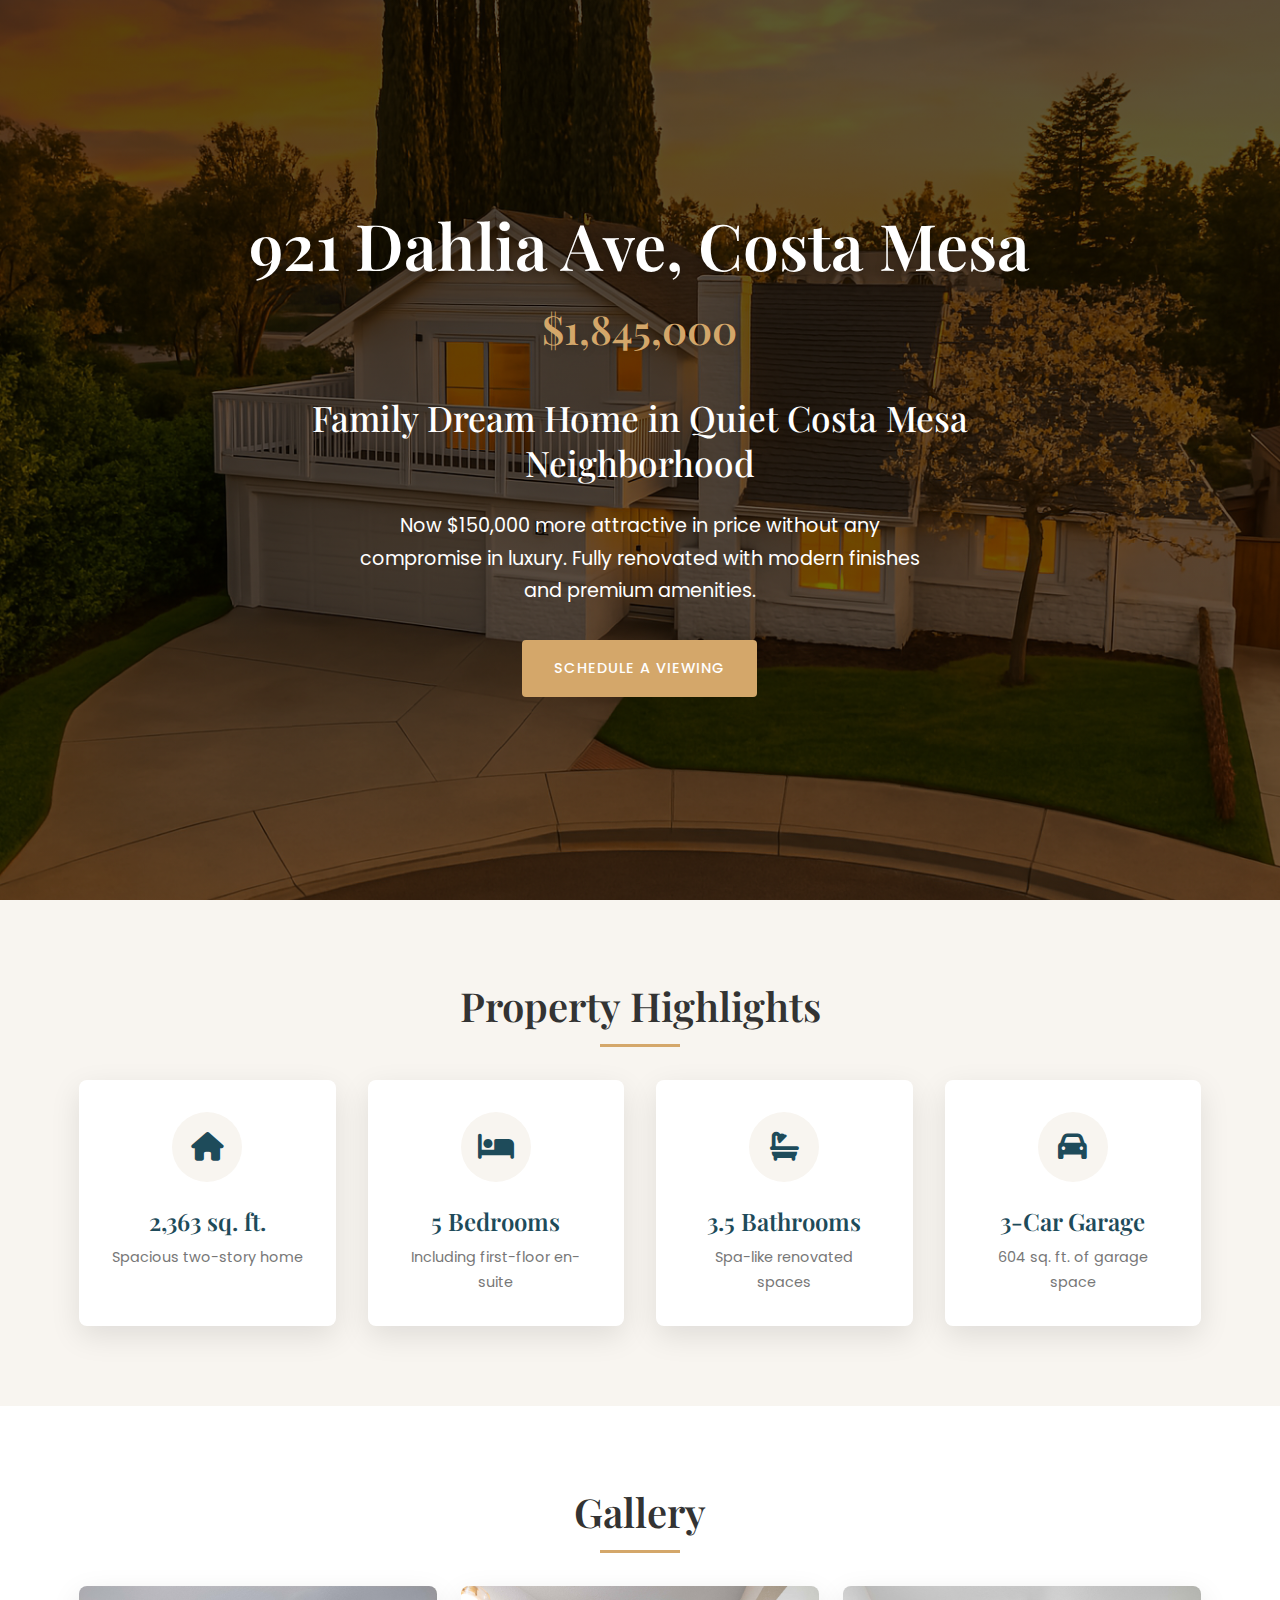
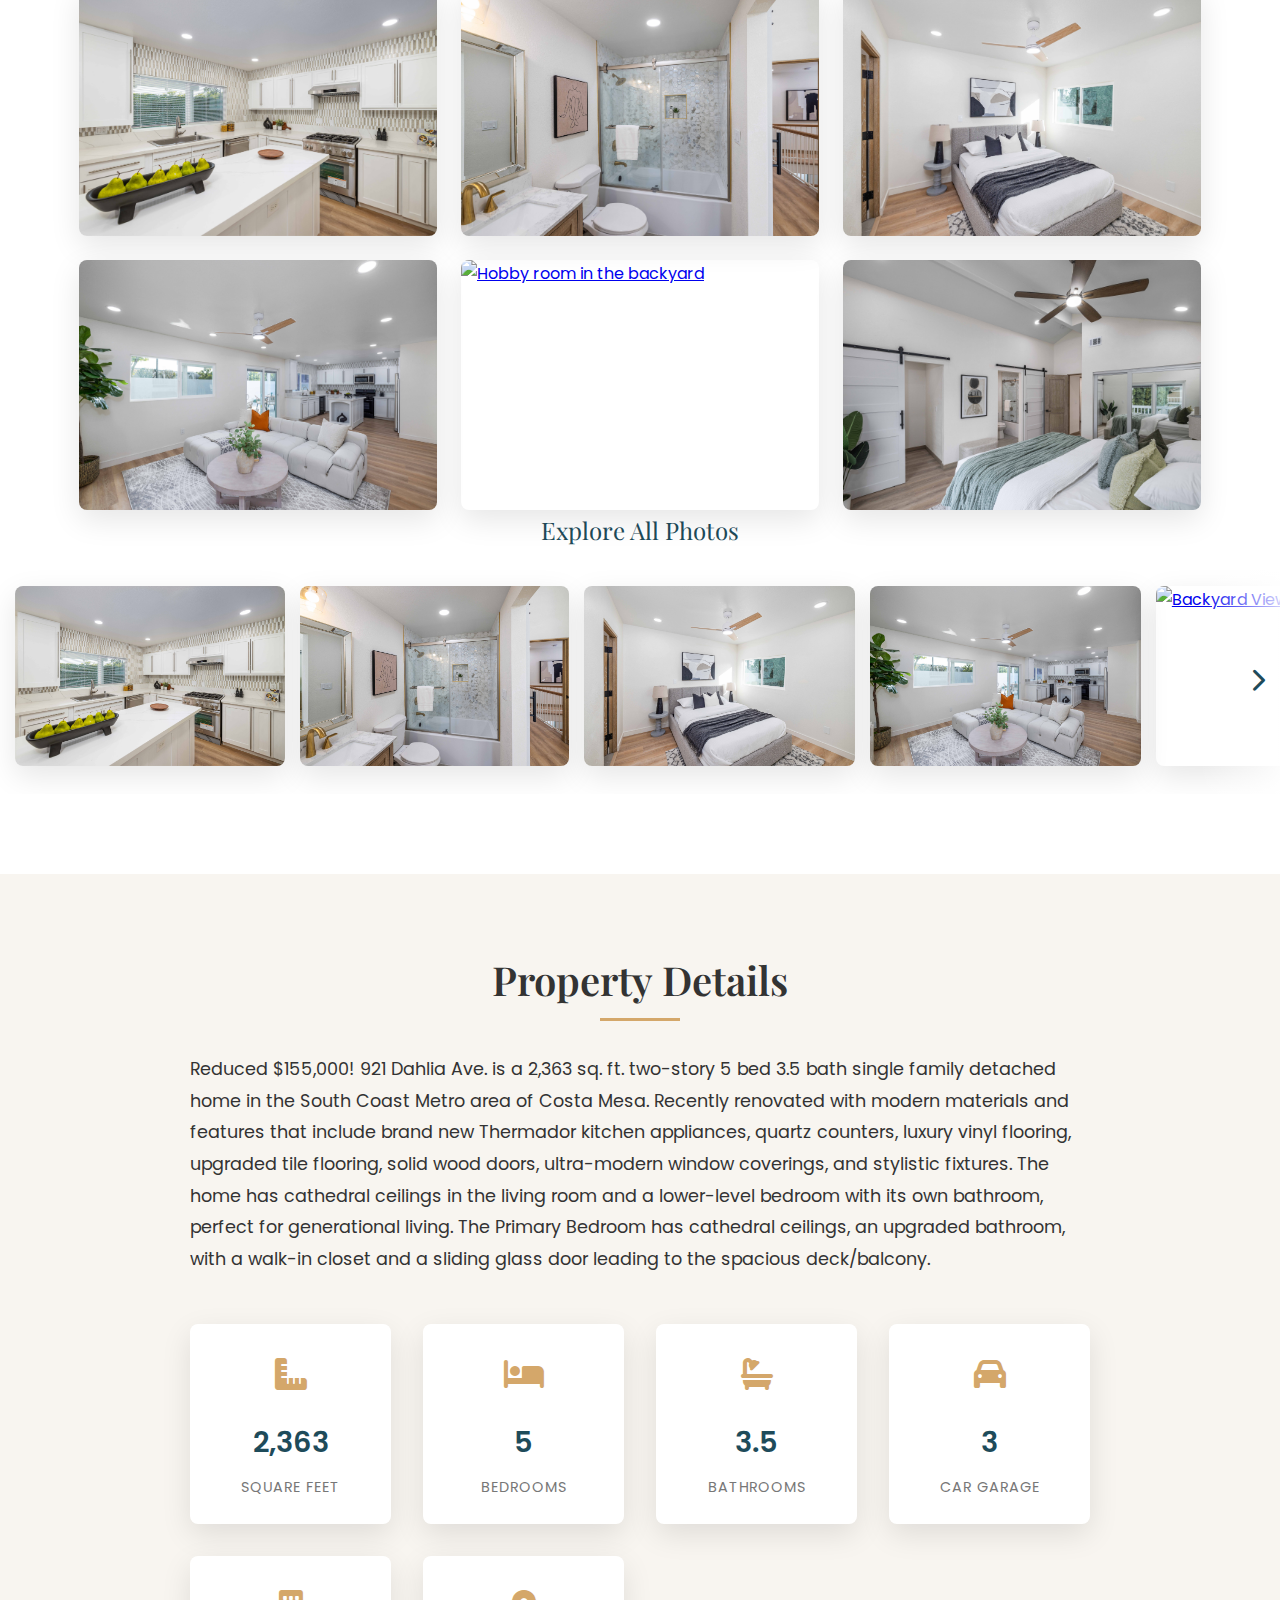
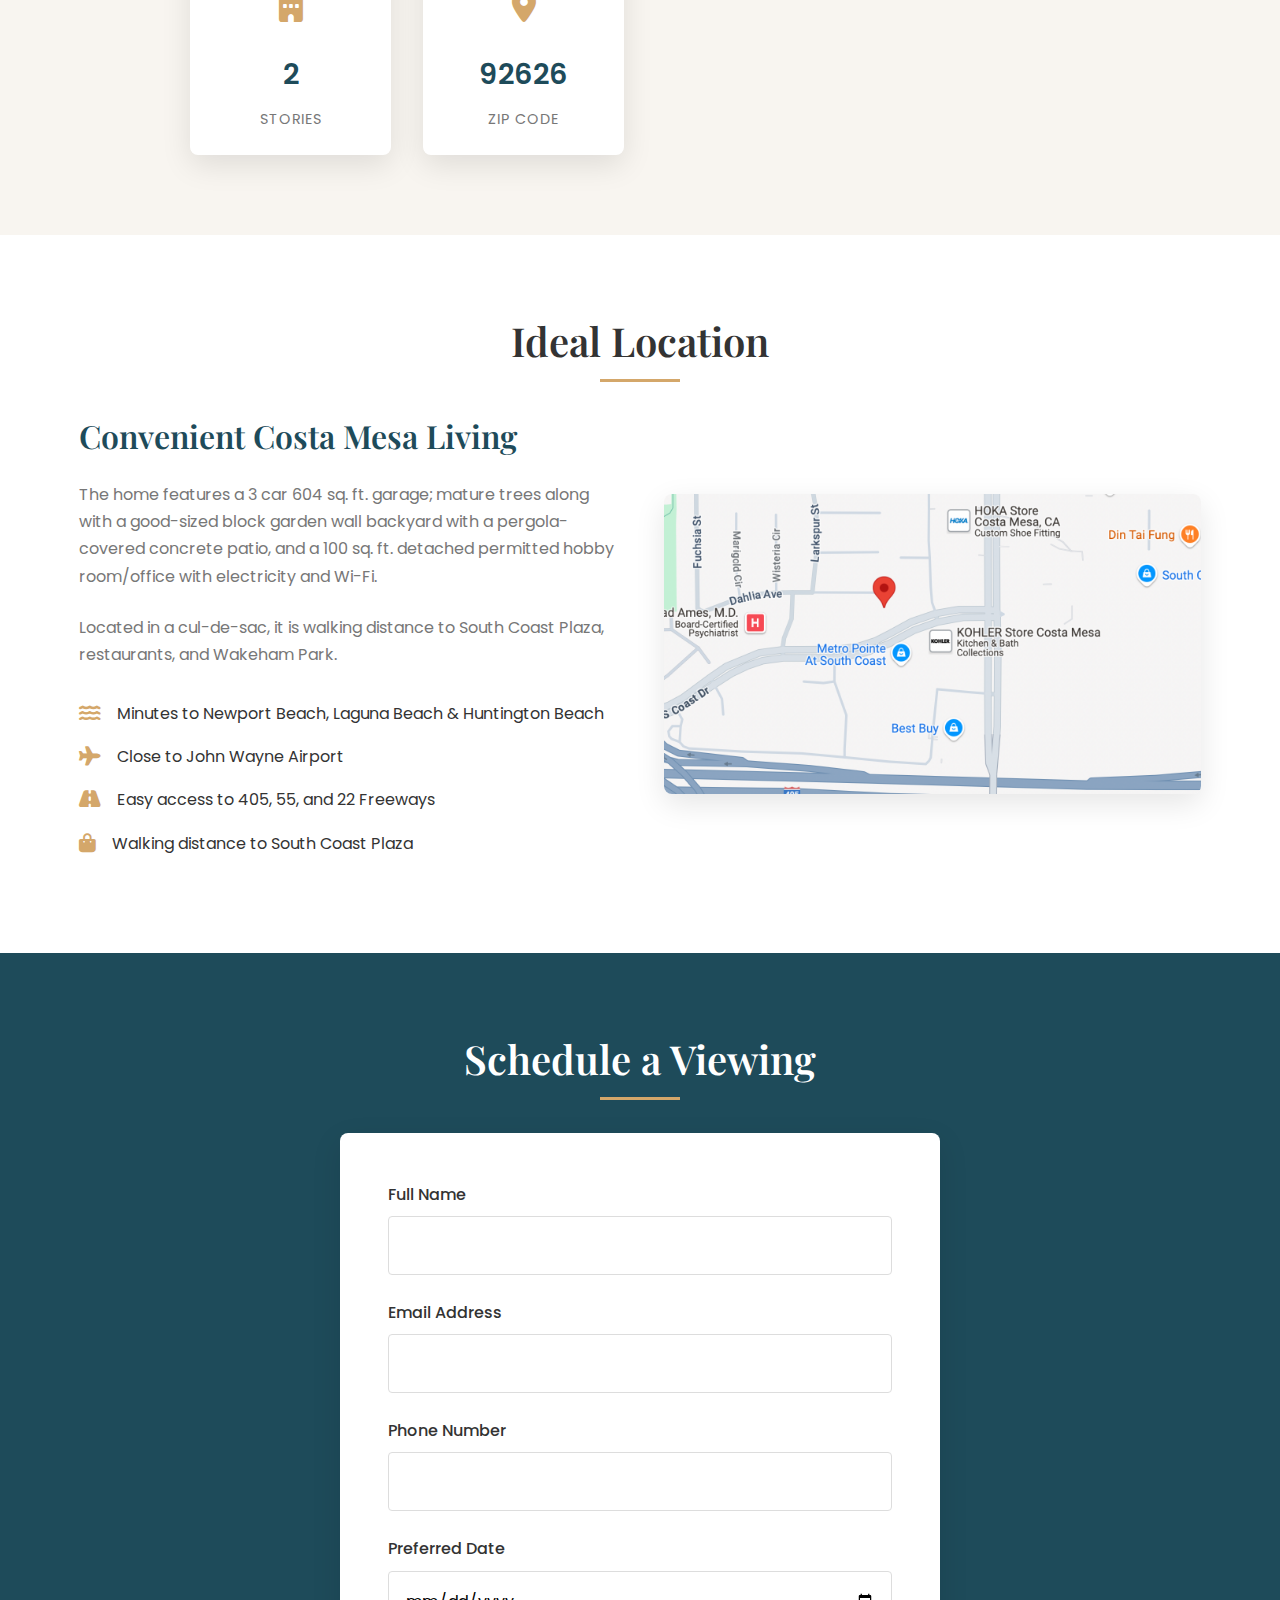
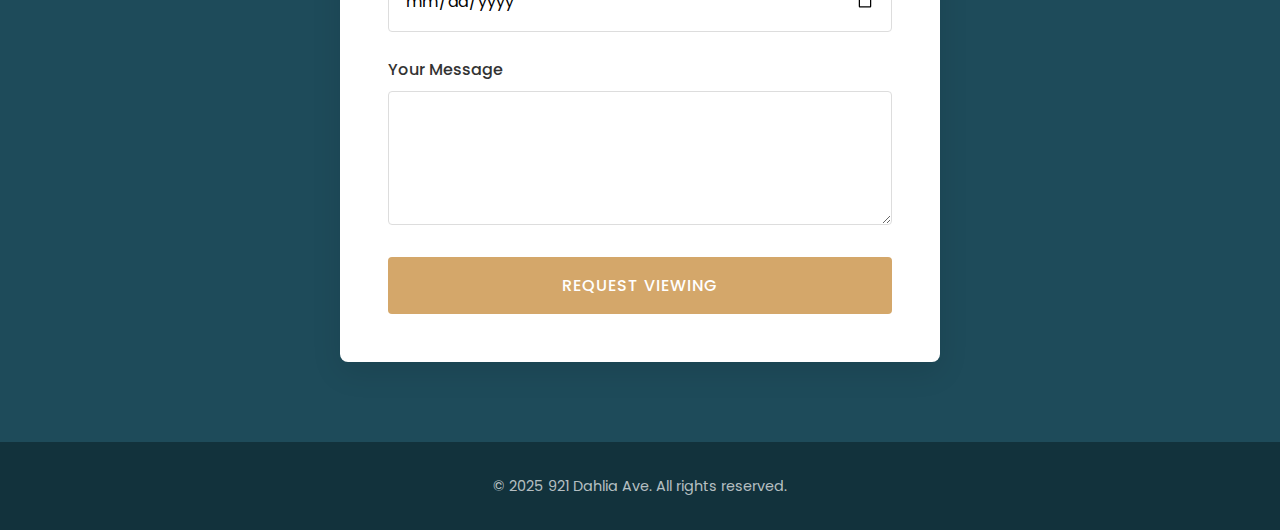
==== commit 1ed43b5f: "Update index.html" ====
--- a/index.html
+++ b/index.html
@@ -3,7 +3,7 @@
 <head>
   <meta charset="UTF-8">
   <meta name="viewport" content="width=device-width, initial-scale=1.0">
-  <title>921 Dahlia Ave, Costa Mesa, CA - $1,849,000</title>
+  <title>921 Dahlia Ave, Costa Mesa, CA - $1,845,000</title>
   <!-- Import Fonts -->
   <link rel="preconnect" href="https://fonts.googleapis.com">
   <link rel="preconnect" href="https://fonts.gstatic.com" crossorigin>
@@ -119,7 +119,7 @@
       <div class="container">
         <div class="header-top">
           <h1>921 Dahlia Ave, Costa Mesa</h1>
-          <p class="property-price">$1,849,000</p>
+          <p class="property-price">$1,845,000</p>
         </div>
         <div class="header-content">
           <h2>Family Dream Home in Quiet Costa Mesa Neighborhood</h2>
